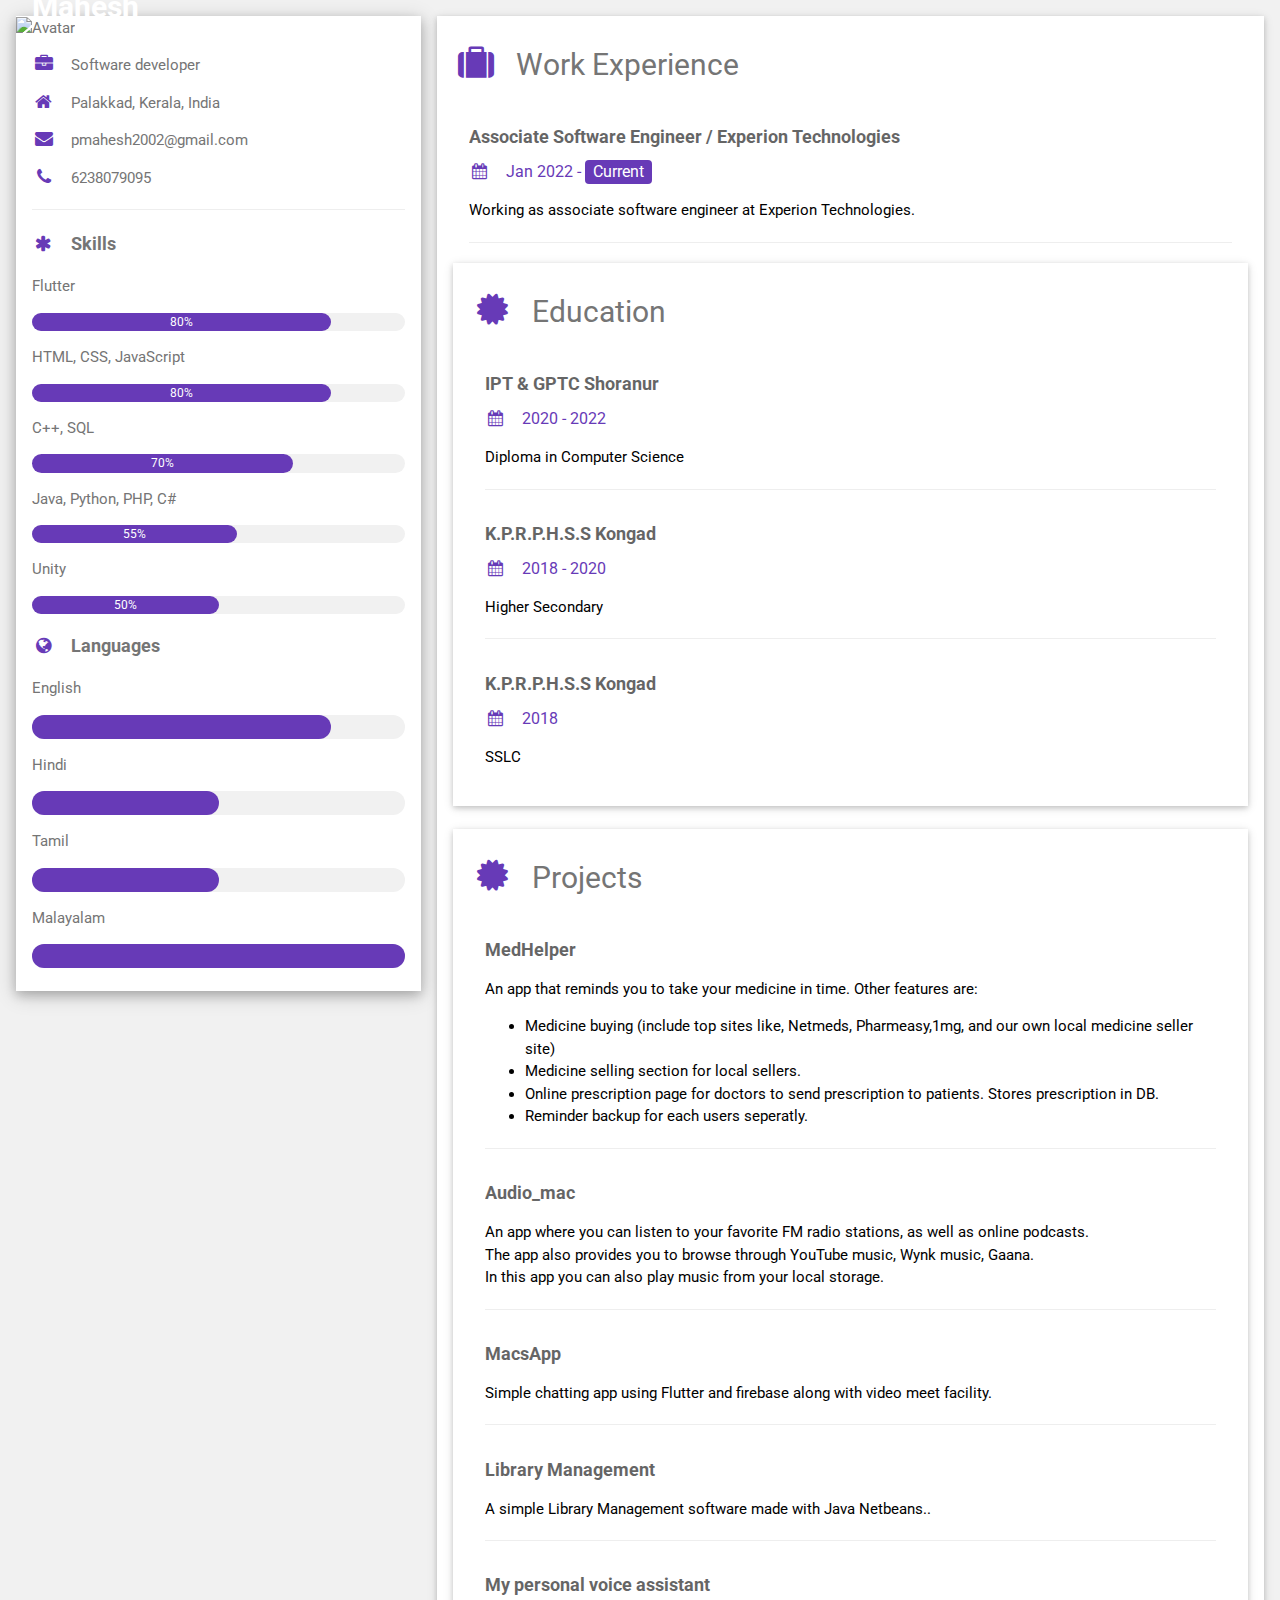
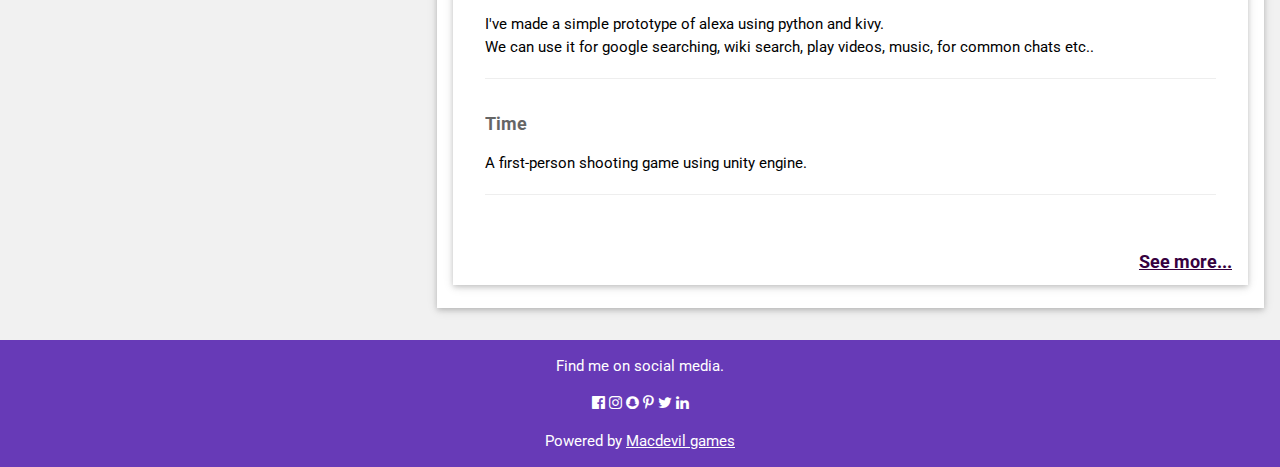
==== resume.html @ 7c970311 "new resume" ====
<!DOCTYPE html>
<html>
<title>Mahesh_resume</title>
<meta charset="UTF-8">
<meta name="viewport" content="width=device-width, initial-scale=1">
<link rel="stylesheet" href="https://www.w3schools.com/w3css/4/w3.css">
<link rel='stylesheet' href='https://fonts.googleapis.com/css?family=Roboto'>
<link rel="stylesheet" href="https://cdnjs.cloudflare.com/ajax/libs/font-awesome/4.7.0/css/font-awesome.min.css">
<style>
html,body,h1,h2,h3,h4,h5,h6 {font-family: "Roboto", sans-serif}
</style>
<body class="w3-light-grey">

<!-- Page Container -->
<div class="w3-content w3-margin-top" style="max-width:1400px;">

  <!-- The Grid -->
  <div class="w3-row-padding">
  
    <!-- Left Column -->
    <div class="w3-third">
    
      <div class="w3-white w3-text-grey w3-card-4">
        <div class="w3-display-container">
          <img src="E:\maheshp2002.github.io\assets\img\mac4.jpg" style="width:100%" alt="Avatar">
          <div class="w3-display-bottomleft w3-container w3-text-black">
            <h2 style="color:White;"><b>Mahesh</b></h2>
          </div>
        </div>
        <div class="w3-container">
          <p><i class="fa fa-briefcase fa-fw w3-margin-right w3-large w3-text-deep-purple"></i>Software developer</p>
          <p><i class="fa fa-home fa-fw w3-margin-right w3-large w3-text-deep-purple"></i>Palakkad, Kerala, India</p>
          <p><i class="fa fa-envelope fa-fw w3-margin-right w3-large w3-text-deep-purple"></i>pmahesh2002@gmail.com</p>
          <p><i class="fa fa-phone fa-fw w3-margin-right w3-large w3-text-deep-purple"></i>6238079095</p>
          <hr>

          <p class="w3-large"><b><i class="fa fa-asterisk fa-fw w3-margin-right w3-text-deep-purple"></i>Skills</b></p>
          <p>Flutter</p>
          <div class="w3-light-grey w3-round-xlarge w3-small">
            <div class="w3-container w3-center w3-round-xlarge w3-deep-purple" style="width:80%">80%</div>
          </div>
          <p>HTML, CSS, JavaScript</p>
          <div class="w3-light-grey w3-round-xlarge w3-small">
            <div class="w3-container w3-center w3-round-xlarge w3-deep-purple" style="width:80%">
              <div class="w3-center w3-text-white">80%</div>
            </div>
          </div>
          <p>C++, SQL</p>
          <div class="w3-light-grey w3-round-xlarge w3-small">
            <div class="w3-container w3-center w3-round-xlarge w3-deep-purple" style="width:70%">70%</div>
          </div>
          <p>Java, Python, PHP, C#</p>
          <div class="w3-light-grey w3-round-xlarge w3-small">
            <div class="w3-container w3-center w3-round-xlarge w3-deep-purple" style="width:55%">55%</div>
          </div>
          <p>Unity</p>
          <div class="w3-light-grey w3-round-xlarge w3-small">
            <div class="w3-container w3-center w3-round-xlarge w3-deep-purple" style="width:50%">50%</div>
          </div>

          <p class="w3-large w3-text-theme"><b><i class="fa fa-globe fa-fw w3-margin-right w3-text-deep-purple"></i>Languages</b></p>
          <p>English</p>
          <div class="w3-light-grey w3-round-xlarge">
            <div class="w3-round-xlarge w3-deep-purple" style="height:24px;width:80%"></div>
          </div>
          <p>Hindi</p>
          <div class="w3-light-grey w3-round-xlarge">
            <div class="w3-round-xlarge w3-deep-purple" style="height:24px;width:50%"></div>
          </div>
          <p>Tamil</p>
          <div class="w3-light-grey w3-round-xlarge">
            <div class="w3-round-xlarge w3-deep-purple" style="height:24px;width:50%"></div>
          </div>
          <p>Malayalam</p>
          <div class="w3-light-grey w3-round-xlarge">
            <div class="w3-round-xlarge w3-deep-purple" style="height:24px;width:100%"></div>
          </div>
          <br>
        </div>
      </div><br>

    <!-- End Left Column -->
    </div>

    <!-- Right Column -->
    <div class="w3-twothird">
    
      <div class="w3-container w3-card w3-white w3-margin-bottom">
        <h2 class="w3-text-grey w3-padding-16"><i class="fa fa-suitcase fa-fw w3-margin-right w3-xxlarge w3-text-deep-purple"></i>Work Experience</h2>
        <div class="w3-container">
          <h5 class="w3-opacity"><b>Associate Software Engineer / Experion Technologies</b></h5>
          <h6 class="w3-text-deep-purple"><i class="fa fa-calendar fa-fw w3-margin-right"></i>Jan 2022 - <span class="w3-tag w3-deep-purple w3-round">Current</span></h6>
          <p>Working as associate software engineer at Experion Technologies.</p>
          <hr>
        </div>
        <!-- <div class="w3-container">
          <h5 class="w3-opacity"><b>Web Developer / something.com</b></h5>
          <h6 class="w3-text-deep-purple"><i class="fa fa-calendar fa-fw w3-margin-right"></i>Mar 2012 - Dec 2014</h6>
          <p>Consectetur adipisicing elit. Praesentium magnam consectetur vel in deserunt aspernatur est reprehenderit sunt hic. Nulla tempora soluta ea et odio, unde doloremque repellendus iure, iste.</p>
          <hr>
        </div>
        <div class="w3-container">
          <h5 class="w3-opacity"><b>Graphic Designer / designsomething.com</b></h5>
          <h6 class="w3-text-deep-purple"><i class="fa fa-calendar fa-fw w3-margin-right"></i>Jun 2010 - Mar 2012</h6>
          <p>Lorem ipsum dolor sit amet, consectetur adipisicing elit. </p><br>
        </div>
      </div> -->

      <div class="w3-container w3-card w3-white">
        <h2 class="w3-text-grey w3-padding-16"><i class="fa fa-certificate fa-fw w3-margin-right w3-xxlarge w3-text-deep-purple"></i>Education</h2>
        <div class="w3-container">
          <h5 class="w3-opacity"><b>IPT & GPTC Shoranur</b></h5>
          <h6 class="w3-text-deep-purple"><i class="fa fa-calendar fa-fw w3-margin-right"></i>2020 - 2022</h6>
          <p>Diploma in Computer Science</p>
          <hr>
        </div>
        <div class="w3-container">
          <h5 class="w3-opacity"><b>K.P.R.P.H.S.S Kongad</b></h5>
          <h6 class="w3-text-deep-purple"><i class="fa fa-calendar fa-fw w3-margin-right"></i>2018 - 2020</h6>
          <p>Higher Secondary</p>
          <hr>
        </div>
        <div class="w3-container">
          <h5 class="w3-opacity"><b>K.P.R.P.H.S.S Kongad</b></h5>
          <h6 class="w3-text-deep-purple"><i class="fa fa-calendar fa-fw w3-margin-right"></i>2018</h6>
          <p>SSLC</p><br>
        </div>
      </div>

      <br>

      <div class="w3-container w3-card w3-white">
        <h2 class="w3-text-grey w3-padding-16"><i class="fa fa-certificate fa-fw w3-margin-right w3-xxlarge w3-text-deep-purple"></i>Projects</h2>
        <div class="w3-container">
          <h5 class="w3-opacity"><b>MedHelper</b></h5>
          <p>An app that reminds you to take your medicine in time. Other features are:
            <ul>
              <li> Medicine buying (include top sites like, Netmeds, Pharmeasy,1mg, and our own local medicine seller site) </li>
              
              <li> Medicine selling section for local sellers. </li>
            
              <li> Online prescription page for doctors to send prescription to patients. Stores prescription in DB. </li>
            
              <li> Reminder backup for each users seperatly.</li>
          </ul></p>
          <hr>
        </div>

        <div class="w3-container">
          <h5 class="w3-opacity"><b>Audio_mac</b></h5>
          <p>An app where you can listen to your favorite FM radio stations, as well as online podcasts.<br>
             The app also provides you to browse through YouTube music, Wynk music, Gaana.<br>
             In this app you can also play music from your local storage.</p>
          <hr>
        </div>

        
        <div class="w3-container">
          <h5 class="w3-opacity"><b>MacsApp</b></h5>
          <p>Simple chatting app using Flutter and firebase along with video meet facility.</p>
          <hr>
        </div>
 
        <div class="w3-container">
          <h5 class="w3-opacity"><b>Library Management</b></h5>
          <p>A simple Library Management software made with Java Netbeans..</p>
          <hr>
        </div>

        <div class="w3-container">
          <h5 class="w3-opacity"><b>My personal voice assistant</b></h5>
          <p>I've made a simple prototype of  alexa using python and kivy.<br>
             We can use it for google searching, wiki search, play videos, music, for common chats etc..</p>
          <hr>
        </div>

        <div class="w3-container">
          <h5 class="w3-opacity"><b>Time</b></h5>
          <p>A first-person shooting game using unity engine.</p>
          <hr>
        </div>

        <br>
        <a href="https://maheshp7304.wixsite.com/maheshp/projects"><h5 style="text-align: right; color: #36013F;"><b><u>See more...   </b></u></h5></a>
      </div>

      <br>



    <!-- End Right Column -->
    </div>
    
  <!-- End Grid -->
  </div>
  
  <!-- End Page Container -->
</div>

<footer class="w3-container w3-deep-purple w3-center w3-margin-top">
  <p>Find me on social media.</p>
  <a href="https://www.facebook.com/people/Mahesh-P/100055104504133/"><i class="fa fa-facebook-official w3-hover-opacity"></a></i>
  <a href="https://www.instagram.com/m_a_c_dev_il/"><i class="fa fa-instagram w3-hover-opacity"></a></i>
  <a href="https://www.snapchat.com/add/macusubhi?share_id=vSRhJszXxvM&locale=en-US"><i class="fa fa-snapchat w3-hover-opacity"></a></i>
  <a href="https://in.pinterest.com/macusubhi/"><i class="fa fa-pinterest-p w3-hover-opacity"></a></i>
  <a href="https://twitter.com/Mahesh____P"><i class="fa fa-twitter w3-hover-opacity"></a></i>
  <a href="https://www.linkedin.com/in/mahesh-p-593570228"><i class="fa fa-linkedin w3-hover-opacity"></a></i>
  <p>Powered by <a href="https://macdevilgames.wixsite.com/macdevilgames" target="_blank">Macdevil games</a></p>
</footer>

</body>
</html>


<!-- teal code: #009789 -->
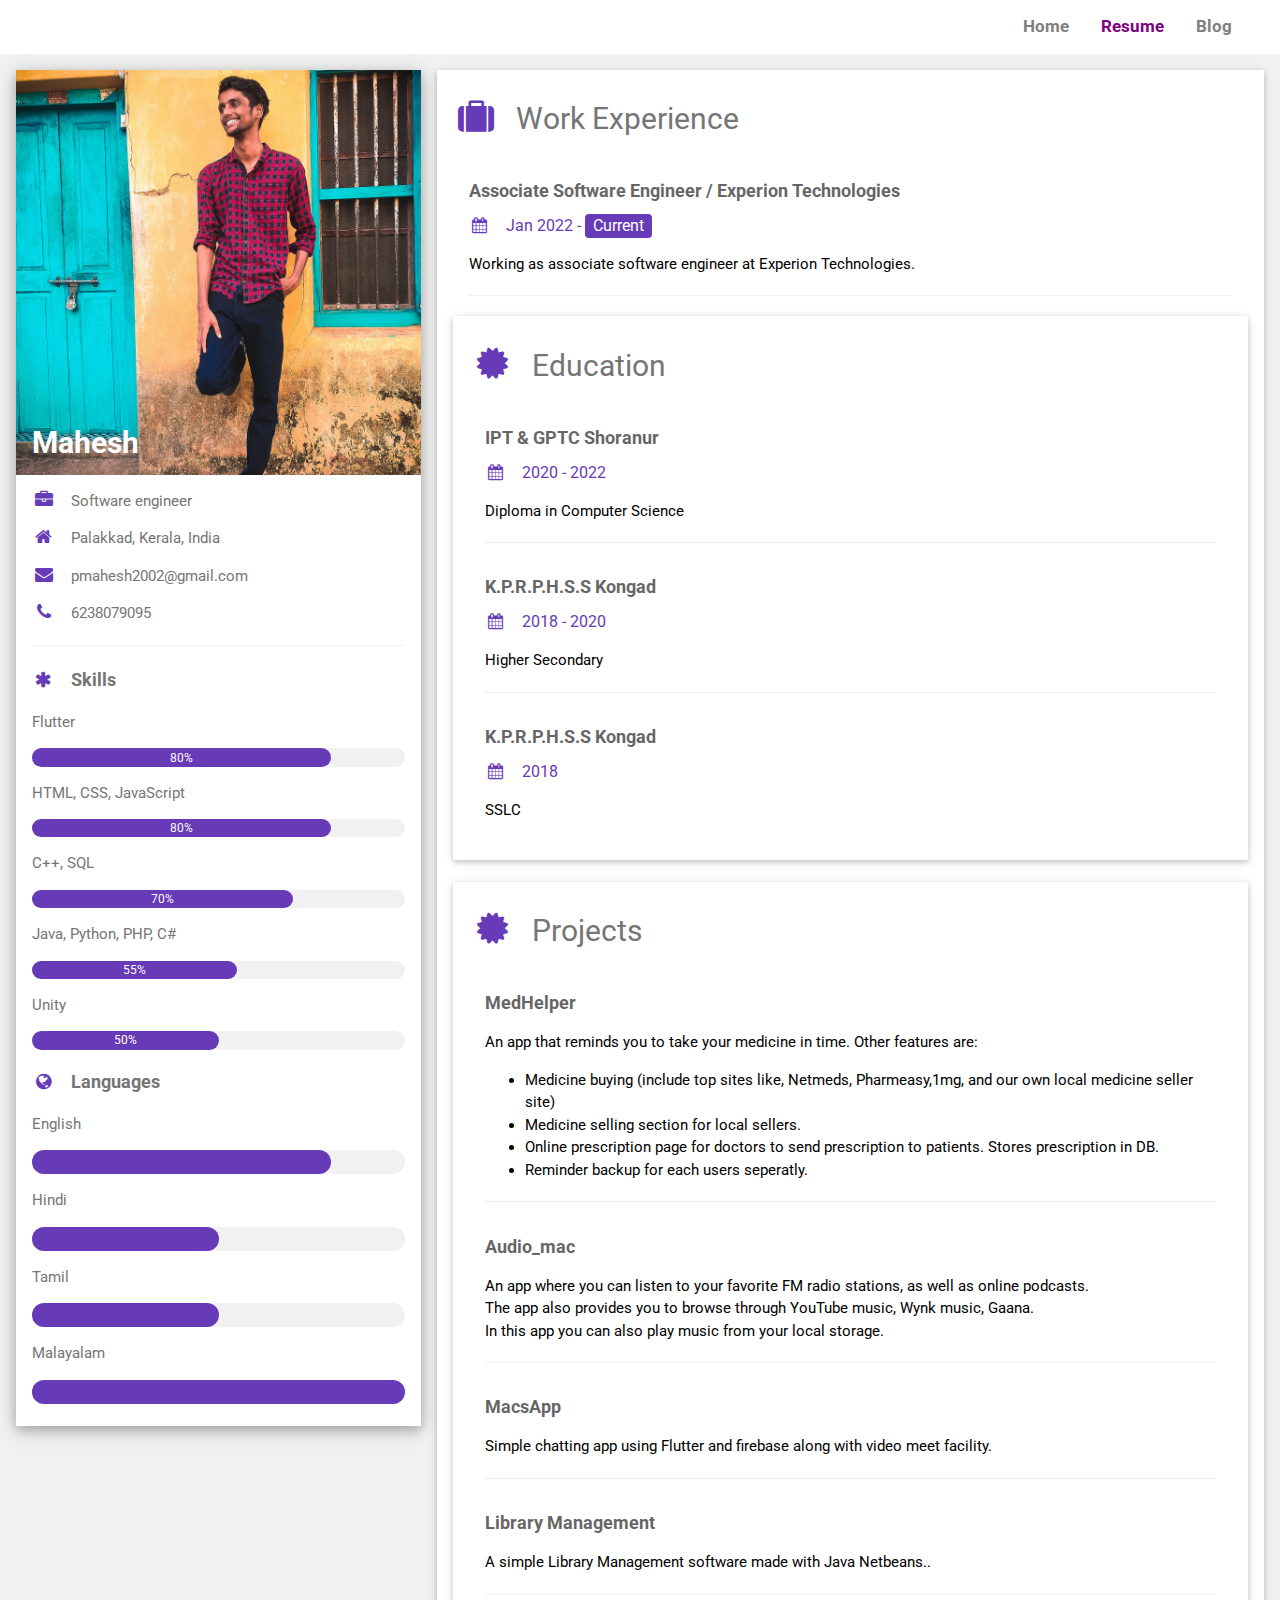
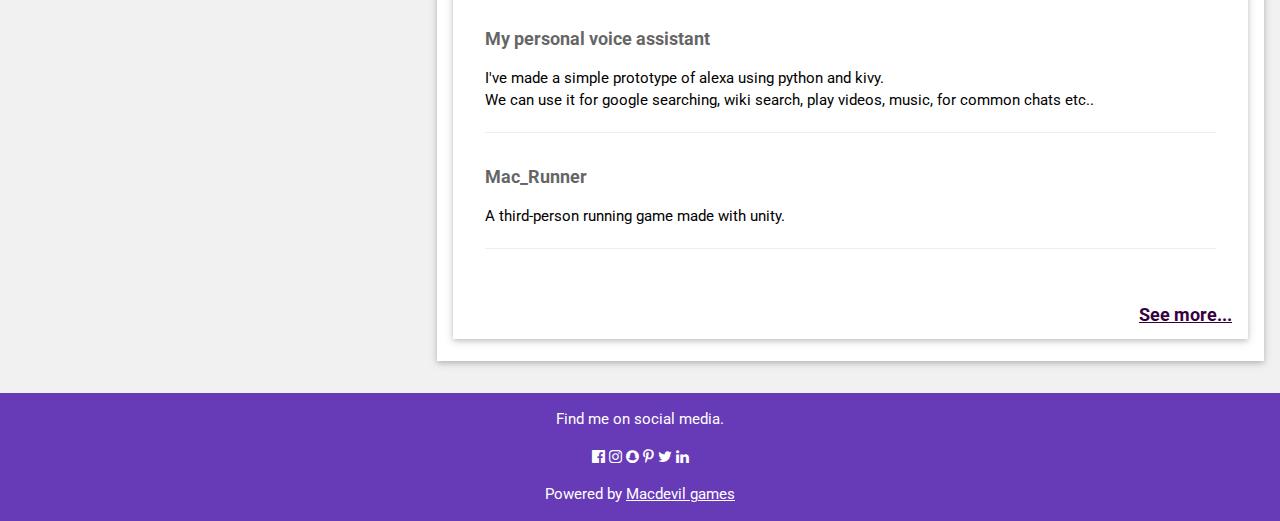
==== commit 526bbe19: "Update resume.html" ====
--- a/resume.html
+++ b/resume.html
@@ -8,8 +8,46 @@
 <link rel="stylesheet" href="https://cdnjs.cloudflare.com/ajax/libs/font-awesome/4.7.0/css/font-awesome.min.css">
 <style>
 html,body,h1,h2,h3,h4,h5,h6 {font-family: "Roboto", sans-serif}
+
+.topnav {
+  overflow: hidden;
+  background-color: white;
+}
+
+
+.topnav a {
+  float: right;
+  color: grey;
+  text-align: center;
+  padding: 14px 16px;
+  text-decoration: none;
+  font-size: 17px;
+  font-weight: bold;
+}
+
+.topnav a:hover {
+  color: violet;
+  /* background-color: #ddd;
+  color: black; */
+}
+
+.topnav a.active {
+  color: purple;
+}
+
 </style>
 <body class="w3-light-grey">
+
+<!-- <div class="w3-container">
+<p style="color: grey;"><a href="https://maheshp2002.github.io/" style="text-decoration:none;"><i class="fa fa-home fa-fw w3-xlarge w3-text-grey"></i> Home</a></p>
+</div> -->
+
+<div class="topnav">
+  <a>      </a>
+  <a href="https://macdevilgames.wixsite.com/macdevilgames">Blog</a>
+  <a class="active" href="resume.html">Resume</a>
+  <a href="index.html">Home</a>
+</div>
 
 <!-- Page Container -->
 <div class="w3-content w3-margin-top" style="max-width:1400px;">
@@ -22,13 +60,13 @@
     
       <div class="w3-white w3-text-grey w3-card-4">
         <div class="w3-display-container">
-          <img src="E:\maheshp2002.github.io\assets\img\mac4.jpg" style="width:100%" alt="Avatar">
+          <img src="assets\img\mac4.jpg" style="width:100%" alt="Avatar">
           <div class="w3-display-bottomleft w3-container w3-text-black">
             <h2 style="color:White;"><b>Mahesh</b></h2>
           </div>
         </div>
         <div class="w3-container">
-          <p><i class="fa fa-briefcase fa-fw w3-margin-right w3-large w3-text-deep-purple"></i>Software developer</p>
+          <p><i class="fa fa-briefcase fa-fw w3-margin-right w3-large w3-text-deep-purple"></i>Software engineer</p>
           <p><i class="fa fa-home fa-fw w3-margin-right w3-large w3-text-deep-purple"></i>Palakkad, Kerala, India</p>
           <p><i class="fa fa-envelope fa-fw w3-margin-right w3-large w3-text-deep-purple"></i>pmahesh2002@gmail.com</p>
           <p><i class="fa fa-phone fa-fw w3-margin-right w3-large w3-text-deep-purple"></i>6238079095</p>
@@ -88,7 +126,7 @@
       <div class="w3-container w3-card w3-white w3-margin-bottom">
         <h2 class="w3-text-grey w3-padding-16"><i class="fa fa-suitcase fa-fw w3-margin-right w3-xxlarge w3-text-deep-purple"></i>Work Experience</h2>
         <div class="w3-container">
-          <h5 class="w3-opacity"><b>Associate Software Engineer / Experion Technologies</b></h5>
+          <h5 class="w3-opacity"><b>Associate Software Engineer / <a href="https://www.experionglobal.com/" style="text-decoration:none;">Experion Technologies</a></b></h5>
           <h6 class="w3-text-deep-purple"><i class="fa fa-calendar fa-fw w3-margin-right"></i>Jan 2022 - <span class="w3-tag w3-deep-purple w3-round">Current</span></h6>
           <p>Working as associate software engineer at Experion Technologies.</p>
           <hr>
@@ -109,19 +147,19 @@
       <div class="w3-container w3-card w3-white">
         <h2 class="w3-text-grey w3-padding-16"><i class="fa fa-certificate fa-fw w3-margin-right w3-xxlarge w3-text-deep-purple"></i>Education</h2>
         <div class="w3-container">
-          <h5 class="w3-opacity"><b>IPT & GPTC Shoranur</b></h5>
+          <h5 class="w3-opacity"><b><a href="https://iptgptc.ac.in/" style="text-decoration:none;">IPT & GPTC Shoranur</a></b></h5>
           <h6 class="w3-text-deep-purple"><i class="fa fa-calendar fa-fw w3-margin-right"></i>2020 - 2022</h6>
           <p>Diploma in Computer Science</p>
           <hr>
         </div>
         <div class="w3-container">
-          <h5 class="w3-opacity"><b>K.P.R.P.H.S.S Kongad</b></h5>
+          <h5 class="w3-opacity"><b><a href="https://www.facebook.com/Kprphss/" style="text-decoration:none;">K.P.R.P.H.S.S Kongad</a></b></h5>
           <h6 class="w3-text-deep-purple"><i class="fa fa-calendar fa-fw w3-margin-right"></i>2018 - 2020</h6>
           <p>Higher Secondary</p>
           <hr>
         </div>
         <div class="w3-container">
-          <h5 class="w3-opacity"><b>K.P.R.P.H.S.S Kongad</b></h5>
+          <h5 class="w3-opacity"><b><a href="https://www.facebook.com/Kprphss/" style="text-decoration:none;">K.P.R.P.H.S.S Kongad</a></b></h5>
           <h6 class="w3-text-deep-purple"><i class="fa fa-calendar fa-fw w3-margin-right"></i>2018</h6>
           <p>SSLC</p><br>
         </div>
@@ -132,7 +170,8 @@
       <div class="w3-container w3-card w3-white">
         <h2 class="w3-text-grey w3-padding-16"><i class="fa fa-certificate fa-fw w3-margin-right w3-xxlarge w3-text-deep-purple"></i>Projects</h2>
         <div class="w3-container">
-          <h5 class="w3-opacity"><b>MedHelper</b></h5>
+          <h5 class="w3-opacity"><b><a href="https://drive.google.com/drive/u/1/folders/1WCuITbDcktxxN9mIh9VQoG4Z8aK2Ta41"
+             style="text-decoration:none;">MedHelper</a></b></h5>
           <p>An app that reminds you to take your medicine in time. Other features are:
             <ul>
               <li> Medicine buying (include top sites like, Netmeds, Pharmeasy,1mg, and our own local medicine seller site) </li>
@@ -147,7 +186,8 @@
         </div>
 
         <div class="w3-container">
-          <h5 class="w3-opacity"><b>Audio_mac</b></h5>
+          <h5 class="w3-opacity"><b><a href="https://drive.google.com/drive/u/1/folders/1LwcOp_hycB-wyJXmi2qt2CDNRX94Ri4I"
+             style="text-decoration:none;">Audio_mac</a></b></h5>
           <p>An app where you can listen to your favorite FM radio stations, as well as online podcasts.<br>
              The app also provides you to browse through YouTube music, Wynk music, Gaana.<br>
              In this app you can also play music from your local storage.</p>
@@ -156,27 +196,31 @@
 
         
         <div class="w3-container">
-          <h5 class="w3-opacity"><b>MacsApp</b></h5>
+          <h5 class="w3-opacity"><b><a href="https://drive.google.com/drive/u/1/folders/1V1UhZladmokEMzbgb6Uic99Q0Nl5Z8ci"
+             style="text-decoration:none;">MacsApp</a></b></h5>
           <p>Simple chatting app using Flutter and firebase along with video meet facility.</p>
           <hr>
         </div>
  
         <div class="w3-container">
-          <h5 class="w3-opacity"><b>Library Management</b></h5>
+          <h5 class="w3-opacity"><b><a href="https://github.com/maheshp2002/Library-management"
+             style="text-decoration:none;">Library Management</a></b></h5>
           <p>A simple Library Management software made with Java Netbeans..</p>
           <hr>
         </div>
 
         <div class="w3-container">
-          <h5 class="w3-opacity"><b>My personal voice assistant</b></h5>
+          <h5 class="w3-opacity"><b><a href="https://github.com/maheshp2002/my-assistant"
+             style="text-decoration:none;">My personal voice assistant</a></b></h5>
           <p>I've made a simple prototype of  alexa using python and kivy.<br>
              We can use it for google searching, wiki search, play videos, music, for common chats etc..</p>
           <hr>
         </div>
 
         <div class="w3-container">
-          <h5 class="w3-opacity"><b>Time</b></h5>
-          <p>A first-person shooting game using unity engine.</p>
+          <h5 class="w3-opacity"><b><a href="https://github.com/maheshp2002/Mac-Runner"
+             style="text-decoration:none;">Mac_Runner</a></b></h5>
+          <p>A third-person running game made with unity.</p>
           <hr>
         </div>
 
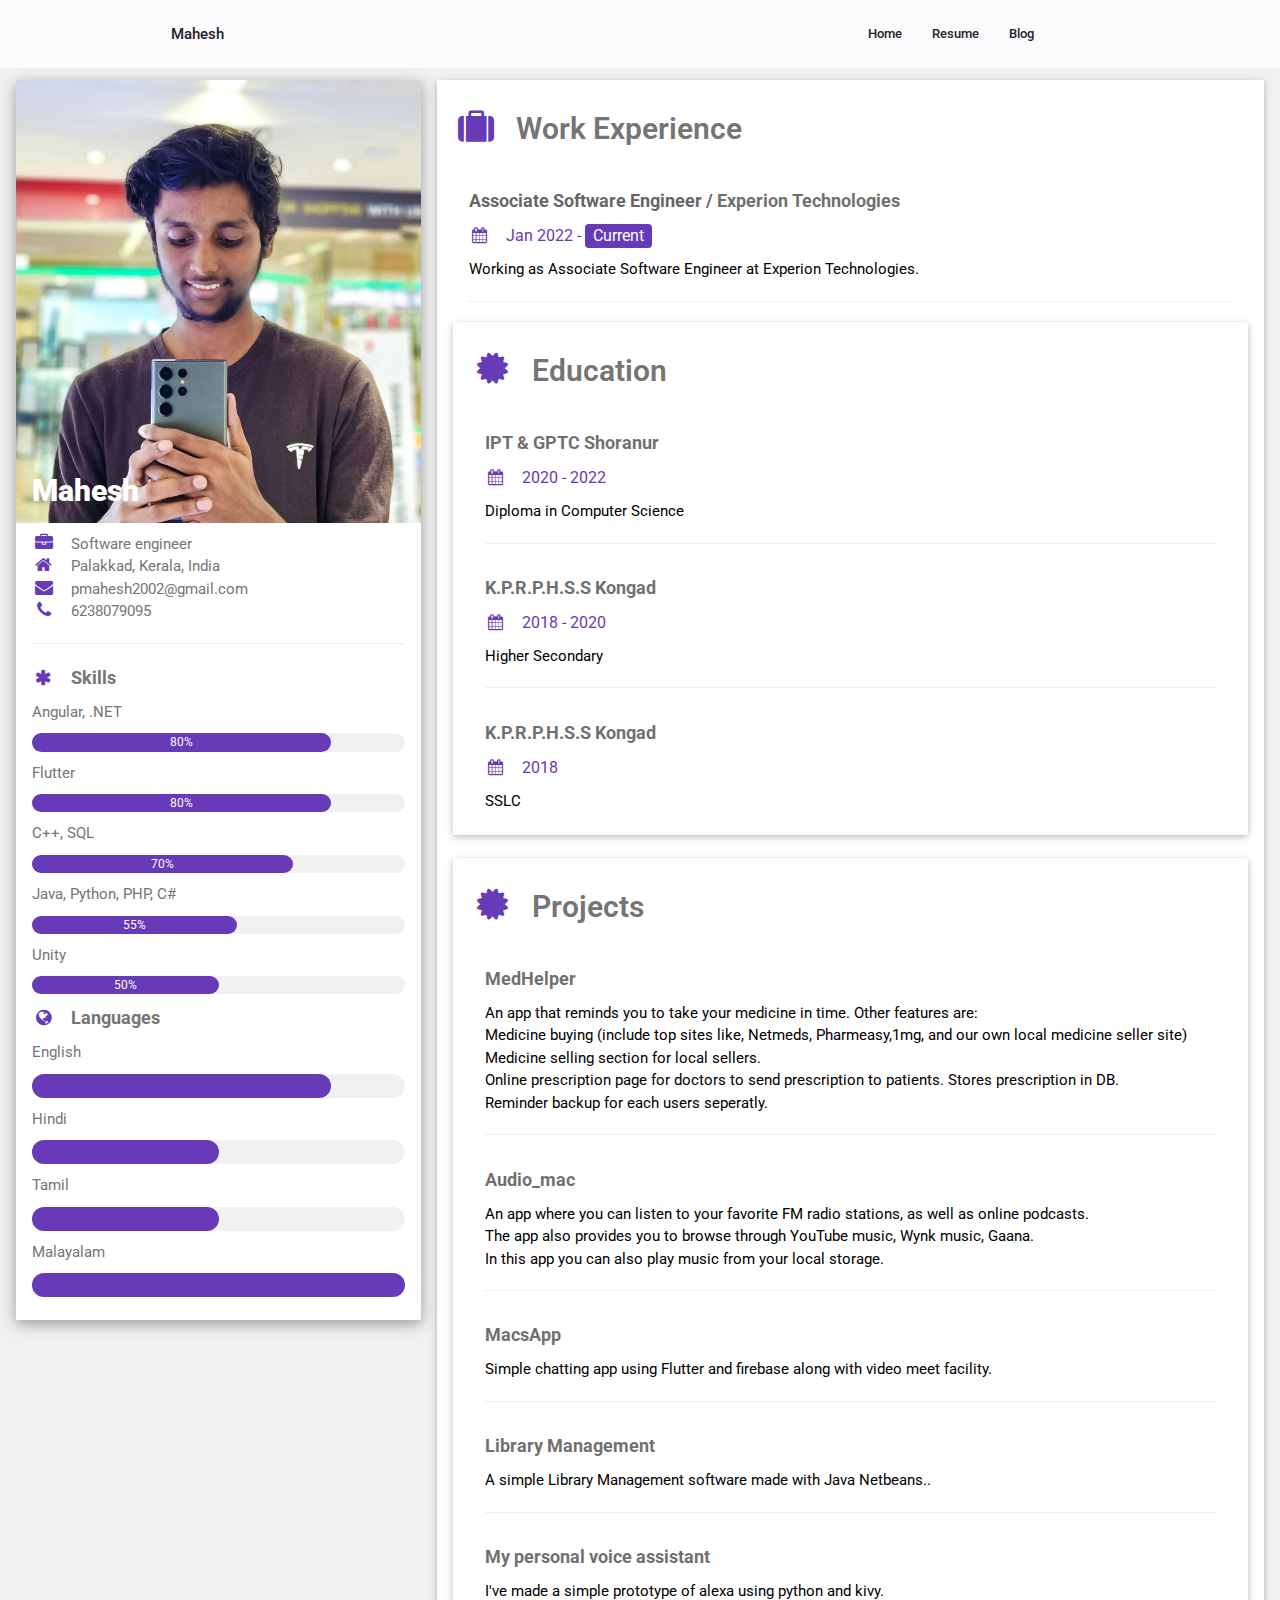
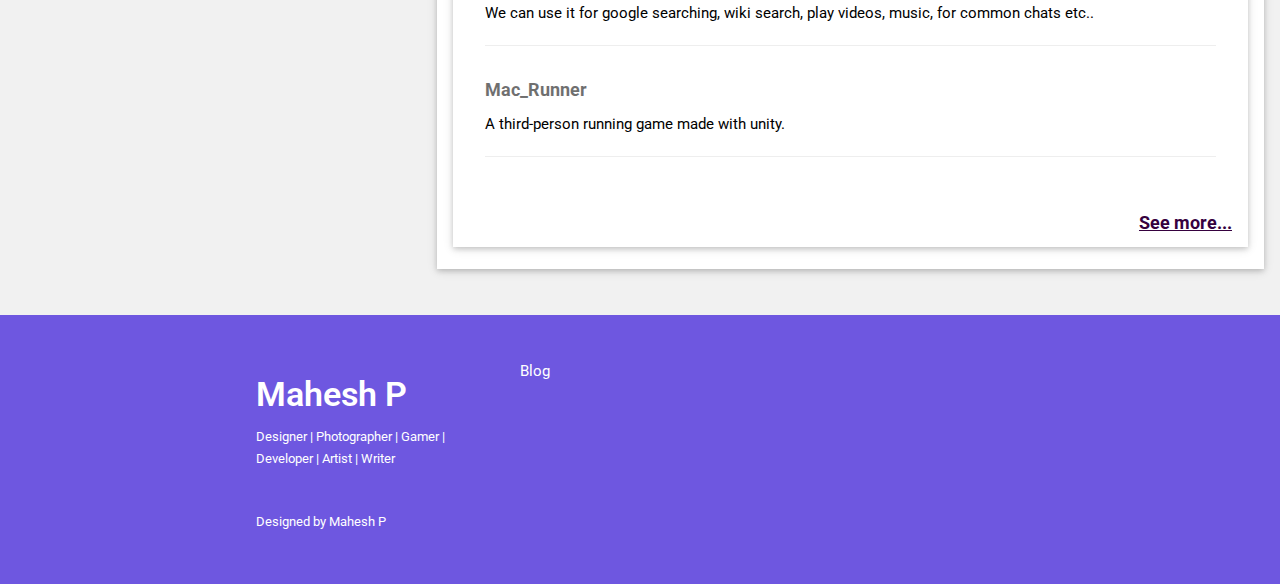
==== commit 0819341e: "new changes in resume and image" ====
--- a/resume.html
+++ b/resume.html
@@ -6,6 +6,19 @@
 <link rel="stylesheet" href="https://www.w3schools.com/w3css/4/w3.css">
 <link rel='stylesheet' href='https://fonts.googleapis.com/css?family=Roboto'>
 <link rel="stylesheet" href="https://cdnjs.cloudflare.com/ajax/libs/font-awesome/4.7.0/css/font-awesome.min.css">
+        <!--==================== UNICONS ====================-->
+        <link rel="stylesheet" href="https://unicons.iconscout.com/release/v4.0.0/css/line.css">
+        <link rel="stylesheet" href="https://cdnjs.cloudflare.com/ajax/libs/font-awesome/4.7.0/css/font-awesome.min.css">
+        
+        <!--==================== SWIPER CSS ====================-->
+        <link rel="stylesheet" href="assets/css/swiper-bundle.min.css">
+        
+        <!--==================== CSS ====================-->
+        <link rel="stylesheet" href="assets/css/styles.css">
+
+        <!--====================FAVICON=========================-->
+        <link rel="icon" type="image/x-icon" href="assets\img\favicon.ico">
+
 <style>
 html,body,h1,h2,h3,h4,h5,h6 {font-family: "Roboto", sans-serif}
 
@@ -41,16 +54,63 @@
 <!-- <div class="w3-container">
 <p style="color: grey;"><a href="https://maheshp2002.github.io/" style="text-decoration:none;"><i class="fa fa-home fa-fw w3-xlarge w3-text-grey"></i> Home</a></p>
 </div> -->
-
-<div class="topnav">
+        <!--==================== HEADER ====================-->
+        <header class="header" id="header">
+            <nav class="nav container">
+                <a href="https://maheshp7304.wixsite.com/maheshp" class="nav__logo">Mahesh</a>
+
+                <div class="nav__menu" id="nav-menu">
+                    <ul class="nav__list" grid>
+                        <li class="nav__item">
+                            <a href="index.html" class="nav__link">
+                                <i class="uil uil-file-alt nav__icon"></i>Home
+                            </a>
+                        </li>
+                        <li class="nav__item">
+                            <a href="resume.html" class="nav__link">
+                                <i class="uil uil-user nav__icon"></i>Resume
+                            </a>
+                        <li class="nav__item">
+                            <a href="https://macdevilgames.wixsite.com/macdevilgames" class="nav__link">
+                                <i class="uil uil-file-alt nav__icon"></i>Blog
+                            </a>
+                        </li>
+                        
+                        <li class="nav__item">
+                            <a href="https://twitter.com/Mahesh____P" class="home__social-icon1">
+                                <i class="uil uil-twitter"></i>
+                            </a>
+                        </li>
+
+                        <li class="nav__item">
+                            <a href="https://github.com/maheshp2002" class="home__social-icon1">
+                                <i class="uil uil-github"></i>
+                            </a>
+                        </li>
+
+                            </a>
+                        </li>
+                    </ul>
+                    <i class="uil uil-times nav__close" id="nav-close"></i>
+                </div>
+
+                <div class="nav__btns">
+    
+                    <a href="#footer" class="nav__toggle" id="nav-toggle">
+                        <i class="uil uil-apps"></i>
+                    </a>
+                </div>
+            </nav>
+        </header>
+<!-- <div class="topnav">
   <a>      </a>
   <a href="https://macdevilgames.wixsite.com/macdevilgames">Blog</a>
   <a class="active" href="resume.html">Resume</a>
   <a href="index.html">Home</a>
-</div>
+</div> -->
 
 <!-- Page Container -->
-<div class="w3-content w3-margin-top" style="max-width:1400px;">
+<div class="w3-content resume-body" style="max-width:1400px;">
 
   <!-- The Grid -->
   <div class="w3-row-padding">
@@ -60,56 +120,56 @@
     
       <div class="w3-white w3-text-grey w3-card-4">
         <div class="w3-display-container">
-          <img src="assets\img\mac4.jpg" style="width:100%" alt="Avatar">
+          <img src="assets/img/maheshArt/mahesh.jpeg" style="width:100%" alt="Avatar">
           <div class="w3-display-bottomleft w3-container w3-text-black">
             <h2 style="color:White;"><b>Mahesh</b></h2>
           </div>
         </div>
-        <div class="w3-container">
+        <div class="w3-container margin-top">
           <p><i class="fa fa-briefcase fa-fw w3-margin-right w3-large w3-text-deep-purple"></i>Software engineer</p>
           <p><i class="fa fa-home fa-fw w3-margin-right w3-large w3-text-deep-purple"></i>Palakkad, Kerala, India</p>
           <p><i class="fa fa-envelope fa-fw w3-margin-right w3-large w3-text-deep-purple"></i>pmahesh2002@gmail.com</p>
           <p><i class="fa fa-phone fa-fw w3-margin-right w3-large w3-text-deep-purple"></i>6238079095</p>
           <hr>
 
-          <p class="w3-large"><b><i class="fa fa-asterisk fa-fw w3-margin-right w3-text-deep-purple"></i>Skills</b></p>
-          <p>Flutter</p>
+          <p class="w3-large margin-top-bottom"><b><i class="fa fa-asterisk fa-fw w3-margin-right w3-text-deep-purple"></i>Skills</b></p>
+          <p class="margin-top-bottom">Angular, .NET</p>
           <div class="w3-light-grey w3-round-xlarge w3-small">
             <div class="w3-container w3-center w3-round-xlarge w3-deep-purple" style="width:80%">80%</div>
           </div>
-          <p>HTML, CSS, JavaScript</p>
+          <p class="margin-top-bottom">Flutter</p>
           <div class="w3-light-grey w3-round-xlarge w3-small">
             <div class="w3-container w3-center w3-round-xlarge w3-deep-purple" style="width:80%">
               <div class="w3-center w3-text-white">80%</div>
             </div>
           </div>
-          <p>C++, SQL</p>
+          <p class="margin-top-bottom">C++, SQL</p>
           <div class="w3-light-grey w3-round-xlarge w3-small">
             <div class="w3-container w3-center w3-round-xlarge w3-deep-purple" style="width:70%">70%</div>
           </div>
-          <p>Java, Python, PHP, C#</p>
+          <p class="margin-top-bottom">Java, Python, PHP, C#</p>
           <div class="w3-light-grey w3-round-xlarge w3-small">
             <div class="w3-container w3-center w3-round-xlarge w3-deep-purple" style="width:55%">55%</div>
           </div>
-          <p>Unity</p>
+          <p class="margin-top-bottom">Unity</p>
           <div class="w3-light-grey w3-round-xlarge w3-small">
             <div class="w3-container w3-center w3-round-xlarge w3-deep-purple" style="width:50%">50%</div>
           </div>
 
-          <p class="w3-large w3-text-theme"><b><i class="fa fa-globe fa-fw w3-margin-right w3-text-deep-purple"></i>Languages</b></p>
-          <p>English</p>
+          <p class="w3-large w3-text-theme margin-top-bottom"><b><i class="fa fa-globe fa-fw w3-margin-right w3-text-deep-purple"></i>Languages</b></p>
+          <p class="margin-top-bottom">English</p>
           <div class="w3-light-grey w3-round-xlarge">
             <div class="w3-round-xlarge w3-deep-purple" style="height:24px;width:80%"></div>
           </div>
-          <p>Hindi</p>
+          <p class="margin-top-bottom">Hindi</p>
           <div class="w3-light-grey w3-round-xlarge">
             <div class="w3-round-xlarge w3-deep-purple" style="height:24px;width:50%"></div>
           </div>
-          <p>Tamil</p>
+          <p class="margin-top-bottom">Tamil</p>
           <div class="w3-light-grey w3-round-xlarge">
             <div class="w3-round-xlarge w3-deep-purple" style="height:24px;width:50%"></div>
           </div>
-          <p>Malayalam</p>
+          <p class="margin-top-bottom">Malayalam</p>
           <div class="w3-light-grey w3-round-xlarge">
             <div class="w3-round-xlarge w3-deep-purple" style="height:24px;width:100%"></div>
           </div>
@@ -128,7 +188,7 @@
         <div class="w3-container">
           <h5 class="w3-opacity"><b>Associate Software Engineer / <a href="https://www.experionglobal.com/" style="text-decoration:none;">Experion Technologies</a></b></h5>
           <h6 class="w3-text-deep-purple"><i class="fa fa-calendar fa-fw w3-margin-right"></i>Jan 2022 - <span class="w3-tag w3-deep-purple w3-round">Current</span></h6>
-          <p>Working as associate software engineer at Experion Technologies.</p>
+          <p>Working as Associate Software Engineer at Experion Technologies.</p>
           <hr>
         </div>
         <!-- <div class="w3-container">
@@ -241,19 +301,58 @@
   <!-- End Page Container -->
 </div>
 
-<footer class="w3-container w3-deep-purple w3-center w3-margin-top">
-  <p>Find me on social media.</p>
-  <a href="https://www.facebook.com/people/Mahesh-P/100055104504133/"><i class="fa fa-facebook-official w3-hover-opacity"></a></i>
-  <a href="https://www.instagram.com/m_a_c_dev_il/"><i class="fa fa-instagram w3-hover-opacity"></a></i>
-  <a href="https://www.snapchat.com/add/macusubhi?share_id=vSRhJszXxvM&locale=en-US"><i class="fa fa-snapchat w3-hover-opacity"></a></i>
-  <a href="https://in.pinterest.com/macusubhi/"><i class="fa fa-pinterest-p w3-hover-opacity"></a></i>
-  <a href="https://twitter.com/Mahesh____P"><i class="fa fa-twitter w3-hover-opacity"></a></i>
-  <a href="https://www.linkedin.com/in/mahesh-p-593570228"><i class="fa fa-linkedin w3-hover-opacity"></a></i>
-  <p>Powered by <a href="https://macdevilgames.wixsite.com/macdevilgames" target="_blank">Macdevil games</a></p>
-</footer>
+        <!--==================== FOOTER ====================-->
+        <footer class="footer" id="footer">
+          <div class="footer__bg">
+              <div class="footer__container container grid">
+                  <div>
+                      <h1 class="footer__title">Mahesh P</h1>
+                      <span class="footer__subtitle">Designer | Photographer | Gamer | Developer | Artist | Writer</span>
+                  </div>
+              
+                  <ul class="footer__links">
+                      <!--<li>
+                          <a href="#about" class="footer__link">About</a>
+                      </li>-->
+                      <li>
+                          <a href="https://macdevilgames.wixsite.com/macdevilgames" class="footer__link">Blog</a>
+                          <a href="#" class="footer__link scroll_up">
+                              <i class="uil uil-arrow-circle-up scroll-up__icon"></i>
+                          </a>
+                      </li>
+                      <!--<li>
+                          <a href="#contact" class="footer__link">Contact</a>
+                      </li>-->
+                      <li>
+                      </li>
+                  </ul>
+
+                  <div class="footer__socials">
+                      <a href="https://www.instagram.com/m_a_c_dev_il" class="footer__social-icon">
+                          <i class="uil uil-instagram"></i>
+                      </a>
+                      <a href="https://www.facebook.com/profile.php?id=100055104504133" class="footer__social-icon">
+                          <i class="uil uil-facebook-f"></i>
+                      </a>
+                      <a href="https://twitter.com/Mahesh____P" class="footer__social-icon">
+                          <i class="uil uil-twitter"></i>
+                      </a>                        
+                      <a href="https://youtube.com/channel/UCtyZ14ZoPQ1JEHn5IPt52Ww" class="footer__social-icon">
+                          <i class="uil uil-youtube"></i>
+                      </a>
+                      <a href="https://www.linkedin.com/in/mahesh-p-593570228" class="footer__social-icon">
+                          <i class="uil uil-linkedin"></i>
+                      </a>
+                      <a href="https://www.github.com/maheshp2002" class="footer__social-icon">
+                          <i class="uil uil-github"></i>
+                      </a>
+                  </div>
+                  <p class="footer__subtitle design">Designed by <a href="#" class="copy__link">Mahesh P</a></p>
+              </div>
+      </footer>
 
 </body>
 </html>
 
 
-<!-- teal code: #009789 -->+<!-- teal code: #009789 -->
--- a/assets/css/styles.css
+++ b/assets/css/styles.css
@@ -0,0 +1,1587 @@
+/*==================== GOOGLE FONTS ====================*/
+@import url('https://fonts.googleapis.com/css2?family=Poppins:wght@400;500;600&display=swap');
+
+/*==================== VARIABLES CSS ====================*/
+:root {
+    --header-height: 3rem;
+
+    /*========== Colors ==========*/
+    /* Change favorite color */
+    --hue-color: 250;
+    /*Purple 250 - Green 142 - Blue 230 - Pink 340  https://www.w3schools.com/colors/colors_hsl.asp*/
+
+    /* HSL color mode */
+    --first-color: hsl(var(--hue-color), 69%, 61%);
+    --first-color-second: hsl(var(--hue-color), 69%, 61%);
+    --first-color-alt: hsl(var(--hue-color), 57%, 53%);
+    --first-colour-lighter: hsl(var(--hue-color), 92%, 85%);
+    --title-color: hsl(var(--hue-color), 8%, 15%);
+    --text-color: hsl(var(--hue-color), 8%, 15%);
+    --text-color-light: hsl(var(--hue-color), 8%, 45%);
+    --input-color: hsl(var(--hue-color), 70%, 96%);
+    --body-color: hsl(var(--hue-color), 60%, 99%);
+    --container-color: #FFF;
+
+    /*========== Font and typography ==========*/
+    --body-font: 'Poppins', sans-serif;
+    ;
+
+    /* .5rem = 8px, 1rem = 16px, 1.5rem = 24px ... */
+    --big-font-size: 2rem;
+    --h1-font-size: 1.5rem;
+    --h2-font-size: 1.25rem;
+    --h3-font-size: 1.125rem;
+    --normal-font-size: .938rem;
+    --small-font-size: .813rem;
+    --smaller-font-size: .75rem;
+
+    /*========== Font weight ==========*/
+    --font-medium: 500;
+    --font-semi-bold: 600;
+
+    /*========== Margenes Bottom ==========*/
+    /* .25rem = 4px, .5rem = 8px, .75rem = 12px ... */
+    --mb-0-25: .25rem;
+    --mb-0-5: .5rem;
+    --mb-0-75: .75rem;
+    --mb-1: 1rem;
+    --mb-1-5: 1.5rem;
+    --mb-2: 2rem;
+    --mb-2-5: 2.5rem;
+    --mb-3: 3rem;
+
+    /*========== z index ==========*/
+    --z-tooltip: 10;
+    --z-fixed: 100;
+    --z-modal: 1000;
+}
+
+/* Font size for large devices */
+@media screen and (min-width: 968px) {
+    :root {
+        --big-font-size: 3rem;
+        --h1-font-size: 2.25rem;
+        --h2-font-size: 1.5rem;
+        --h3-font-size: 1.25rem;
+        --normal-font-size: 1rem;
+        --small-font-size: .875rem;
+        --smaller-font-size: .813rem;
+    }
+}
+
+/*========== Variables Dark theme ==========*/
+
+body.dark-theme {
+    /* HSL color mode */
+    --first-color: hsl(var(--hue-color), 100%, 35%);
+    --first-color-second: hsl(var(--hue-color), 30%, 8%);
+    --title-color: hsl(var(--hue-color), 8%, 95%);
+    --text-color: hsl(var(--hue-color), 8%, 75%);
+    --input-color: hsl(var(--hue-color), 29%, 16%);
+    --body-color: hsl(var(--hue-color), 28%, 12%);
+    --container-color: hsl(var(--hue-color), 29%, 16%);
+    --scroll-bar-color: hsl(var(--hue-color), 12%, 48%);
+    --scroll-thumb-color: hsl(var(--hue-color), 60%, 36%);
+}
+
+/*========== Button Dark/Light ==========*/
+.nav_btns {
+    display: flex;
+    align-items: center;
+}
+
+.change-theme {
+    font-size: 1.25rem;
+    color: var(--title-color);
+    margin-right: var(--mb-1);
+    cursor: pointer;
+}
+
+.change-theme:hover {
+    color: var(--first-color);
+}
+
+/*==================== BASE ====================*/
+* {
+    box-sizing: border-box;
+    padding: 0;
+    margin: 0;
+}
+
+html {
+    scroll-behavior: smooth;
+}
+
+body {
+    margin: 0 0 var(--header-height) 0;
+    font-family: var(--body-font);
+    font-size: var(--normal-font-size);
+    background-color: var(--body-color);
+    color: var(--text-color);
+    /*padding-left: 5%;
+    padding-right: 5%; */
+}
+
+h1,
+h2,
+h3,
+h4 {
+    color: var(--title-color);
+    font-weight: var(--font-semi-bold);
+}
+
+ul {
+    list-style: none;
+}
+
+a {
+    text-decoration: none;
+}
+
+img {
+    max-width: 100%;
+    height: auto;
+}
+
+/*==================== REUSABLE CSS CLASSES ====================*/
+a {
+    color: black;
+}
+
+.section {
+    padding: 2rem 0 4rem;
+    margin-bottom: 1rem;
+}
+
+.section__title {
+    font-size: var(--h1-font-size);
+}
+
+.section__subtitle {
+    display: block;
+    font-size: var(--small-font-size);
+    margin-bottom: var(--mb-3);
+}
+
+.section__title,
+.section__subtitle {
+    text-align: center;
+}
+
+
+/*==================== LAYOUT ====================*/
+.container {
+    max-width: 768px;
+    margin-left: var(--mb-1-5);
+    margin-right: var(--mb-1-5);
+    padding-left: 1rem;
+    padding-right: 1rem;
+}
+
+.grid {
+    display: grid;
+    gap: 1.5rem;
+}
+
+.header {
+    width: 100%;
+    position: fixed;
+    bottom: 0;
+    left: 0;
+    z-index: var(--z-fixed);
+    background-color: var(--body-color);
+}
+
+/*==================== NAV ====================*/
+.nav {
+    max-width: 968px;
+    height: var(--header-height);
+    display: flex;
+    justify-content: space-between;
+    align-items: center;
+}
+
+#nav {
+    padding: 0;
+}
+
+.nav__togglefirst {
+    color: #000;
+}
+
+.nav__logo,
+.nav__toggle {
+    color: var(--title-color);
+    font-weight: var(--font-medium);
+}
+
+.nav__logo:hover {
+    color: var(--first-color);
+}
+
+.nav__toggle {
+    font-size: 1.1rem;
+    cursor: pointer;
+}
+
+.nav__toggle:hover {
+    color: var(--first-color);
+}
+
+@media screen and (max-width: 767px) {
+    .nav__menu {
+        position: fixed;
+        bottom: -100%;
+        left: 0;
+        width: 100%;
+        background-color: var(--body-color);
+        padding: 2rem 1.5rem 4rem;
+        box-shadow: 0 -1px 4px rgba(0, 0, 0, .15);
+        border-radius: 1.5rem 1.5rem 0 0;
+        transition: .3s;
+    }
+}
+
+.nav__list {
+    grid-template-columns: repeat(3, 1fr);
+    gap: 2rem;
+}
+
+.nav__link {
+    display: flex;
+    flex-direction: column;
+    align-items: center;
+    font-size: var(--small-font-size);
+    color: var(--title-color);
+    font-weight: var(--font-medium);
+}
+
+.nav__link:hover {
+    color: var(--first-color);
+}
+
+.nav__icon {
+    font-size: 1.2rem;
+}
+
+/* 22.08 */
+.nav__close {
+    position: absolute;
+    right: 1.3rem;
+    bottom: .5rem;
+    font-size: 1.5rem;
+    cursor: pointer;
+    color: var(--first-color);
+}
+
+.nav__close:hover {
+    color: var(--first-color-alt);
+}
+
+/* show menu */
+.show-menu {
+    bottom: 0;
+}
+
+
+/* Active link */
+
+.active-link {
+    color: var(--first-color);
+}
+
+/* Change background header */
+
+.scroll-header {
+    box-shadow: 0 -1px 4px rgba(0, 0, 0, .15);
+}
+
+/*==================== HOME ====================*/
+.home__container {
+    gap: 1rem;
+}
+
+.home__content {
+    grid-template-columns: .5fr 3fr;
+    padding-top: 3.5rem;
+    align-items: center;
+}
+
+.home__social {
+    display: grid;
+    grid-template-columns: max-content;
+    row-gap: .8rem;
+}
+
+.home__social-icon {
+    font-size: 1.3rem;
+    color: var(--first-color);
+}
+
+.home__social-icon1 {
+    color: #000000;
+    display: flex;
+    flex-direction: column;
+    align-items: center;
+    font-size: var(--medium-font-size);
+    font-weight: var(--font-medium);
+    ;
+}
+
+.home__social-icon:hover {
+    color: var(--first-colour-second);
+}
+
+.home__social-icon1:hover {
+    color: var(--first-color);
+}
+
+.home__blob {
+    width: 200px;
+    fill: var(--first-color);
+}
+
+.home__blob-img {
+    width: 170px;
+}
+
+.home__data {
+    grid-column: 1/3;
+}
+
+.home__title {
+    font-size: var(--big-font-size);
+}
+
+.home__subtitle {
+    font-size: var(--h3-font-size);
+    color: var(--text-color);
+    font-weight: var(--font-medium);
+    margin-bottom: var(--mb-0-75);
+}
+
+.home__description {
+    margin-bottom: var(--mb-2);
+}
+
+.home__scroll {
+    display: none;
+    margin-bottom: 2rem;
+    margin-top: 1rem;
+}
+
+.home__scroll-button {
+    color: var(--first-color);
+    transition: .3s;
+}
+
+.home__scroll-button:hover {
+    transform: translateY(.25rem);
+}
+
+.home__scroll-mouse {
+    font-size: 2rem;
+}
+
+.home__scroll-name {
+    font-size: var(--small-font-size);
+    color: var(--title-color);
+    font-weight: var(--font-medium);
+    margin-right: var(--mb-0-25);
+}
+
+.home__scroll-arrow {
+    font-size: 1.25rem;
+}
+
+/*==================== BUTTONS ====================*/
+.button {
+    display: inline-block;
+    background-color: var(--first-color);
+    color: #FFF;
+    padding: 1rem;
+    border-radius: .5rem;
+    font-weight: var(--font-medium);
+}
+
+.button:hover {
+    background-color: var(--first-color-alt);
+}
+
+.button__icon {
+    font-size: 1.25rem;
+    margin-left: var(--mb-0-5);
+    transition: .3s;
+}
+
+.button--white {
+    background-color: #FFF;
+    color: var(--first-color);
+}
+
+.button--white:hover {
+    background-color: rgba(255, 255, 255, 0.911);
+}
+
+.button--flex {
+    display: inline-flex;
+    align-items: center;
+}
+
+.button--small {
+    padding: .75rem 1rem;
+}
+
+.button--link {
+    padding: 0;
+    background-color: transparent;
+    color: var(--first-color);
+}
+
+.button--link:hover {
+    background-color: transparent;
+    color: var(--first-color-alt);
+}
+
+/*==================== ABOUT ====================*/
+.about__img {
+    width: 200px;
+    border-radius: .75rem;
+    justify-self: center;
+    align-self: center;
+}
+
+.about__description {
+    text-align: center;
+    margin-bottom: var(--mb-2-5);
+}
+
+.about__info-title {
+    font-size: var(--h2-font-size);
+    font-weight: var(--font-semi-bold);
+    color: var(--title-color);
+}
+
+.about__info {
+    display: flex;
+    justify-content: space-evenly;
+    margin-bottom: var(--mb-2-5);
+}
+
+.about__info-name {
+    font-size: var(--small-font-size);
+}
+
+.about__info-title,
+.about__info-name {
+    display: block;
+    text-align: center;
+}
+
+.about__buttons {
+    display: flex;
+    justify-content: center;
+}
+
+.button:hover .uil-file-download-alt {
+    transform: translateY(.15rem)
+}
+
+/*==================== SKILLS ====================*/
+.skills__container {
+    row-gap: 0;
+}
+
+.skills__header {
+    display: flex;
+    align-items: center;
+    margin-bottom: var(--mb-2-5);
+    cursor: pointer;
+}
+
+.skills__icon,
+.skills__arrow {
+    font-size: 2rem;
+    color: var(--first-color);
+}
+
+.skills__icon {
+    margin-right: var(--mb-0-75);
+}
+
+.skills__title {
+    font-size: var(--h3-font-size);
+}
+
+.skills__subtitle {
+    font-size: var(--small-font-size);
+    color: var(--text-color-light);
+}
+
+.skills__arrow {
+    margin-left: auto;
+    transition: .4s;
+}
+
+.skills__titles {
+    display: flex;
+    justify-content: space-between;
+    margin-bottom: var(--mb-0-5);
+}
+
+.skills__name {
+    font-size: var(--normal-font-size);
+    font-weight: var(--font-medium);
+}
+
+.skills__bar,
+.skills__percentage {
+    height: 5px;
+    border-radius: .25rem;
+}
+
+.skills__bar {
+    background-color: var(--first-color-lighter);
+}
+
+.skills__percentage {
+    display: block;
+    background-color: var(--first-color);
+}
+
+/* The percentage of every skill */
+
+.skills_html {
+    width: 60%;
+}
+
+.skills_net {
+    width: 80%;
+}
+
+.skills_js {
+    width: 75%;
+}
+
+.skills_java {
+    width: 40%;
+}
+
+.skills_firebase {
+    width: 70%;
+}
+
+.skills_node {
+    width: 30%;
+}
+
+.skills_php {
+    width: 50%;
+}
+
+.skills_angular {
+    width: 85%;
+}
+
+.skills_flutter {
+    width: 80%;
+}
+
+.skills_cpp {
+    width: 70%;
+}
+
+.skills_sql {
+    width: 60%;
+}
+
+.skills_kotlin {
+    width: 10%;
+}
+
+.skills_lightroom {
+    width: 60%;
+}
+
+.skills_photoshop {
+    width: 50%;
+}
+
+.skills_blender {
+    width: 50%;
+}
+
+.skills_unity {
+    width: 90%;
+}
+
+.skills_python {
+    width: 40%;
+}
+
+.skills_C {
+    width: 60%;
+}
+
+.skills_C_sharp {
+    width: 30%;
+}
+
+.skills__close .skills__list {
+    height: 0;
+    overflow: hidden;
+}
+
+.skills__open .skills__list {
+    height: max-content;
+    margin-bottom: var(--mb-2-5);
+}
+
+.skills__open .skills__arrow {
+    transform: rotate(-180deg);
+}
+
+/*==================== QUALIFICATION ====================*/
+
+.qualification__tabs {
+    display: flex;
+    justify-content: space-evenly;
+    margin-bottom: var(--mb-2);
+}
+
+.qualification__button {
+    font-size: var(--h3-font-size);
+    font-weight: var(--font-medium);
+    cursor: pointer;
+}
+
+.qualification__button:hover {
+    color: var(--first-color);
+}
+
+.qualification__icon {
+    font-size: 1.8rem;
+    margin-right: var(--mb-0-25);
+}
+
+.qualification__data {
+    display: grid;
+    grid-template-columns: 1fr max-content 1fr;
+    column-gap: 1.5rem;
+}
+
+.qualification__title {
+    font-size: var(--normal-font-size);
+    font-weight: var(--font-medium);
+}
+
+.qualification__subtitle {
+    display: inline-block;
+    font-size: var(--small-font-size);
+    margin-bottom: var(--mb-1);
+}
+
+.qualification__calendar {
+    font-size: var(--smaller-font-size);
+    color: var(--text-color-light);
+}
+
+.qualification__rounder {
+    display: inline-block;
+    width: 13px;
+    height: 13px;
+    background-color: var(--first-color);
+    border-radius: 50%;
+}
+
+.qualification__line {
+    display: block;
+    width: 1px;
+    height: 100%;
+    background-color: var(--first-color);
+    transform: translate(6px, -7px);
+}
+
+.qualification [data-content] {
+    display: none;
+}
+
+.qualification__active[data-content] {
+    display: block;
+}
+
+.qualification__button.qualification__active {
+    color: var(--first-color);
+}
+
+/*==================== SERVICES ====================*/
+
+.services__container {
+    gap: 1.5rem;
+    grid-template-columns: repeat(2, 1fr);
+}
+
+.services__content {
+    position: relative;
+    background-color: var(--container-color);
+    padding: 3.5rem .5rem 1.25rem 1.5rem;
+    border-radius: .25rem;
+    box-shadow: 0 2px 4px rgba(0, 0, 0, .15);
+    transition: .3s;
+}
+
+.services__content:hover {
+    box-shadow: 0 4px 8px rgba(0, 0, 0, .15);
+}
+
+.services__icon {
+    display: block;
+    font-size: 1.5rem;
+    color: var(--first-color);
+    margin-bottom: var(--mb-1);
+}
+
+.services__title {
+    font-size: var(--h3-font-size);
+    margin-bottom: var(--mb-1);
+    font-weight: var(--font-medium);
+}
+
+.services__button {
+    cursor: pointer;
+    font-size: var(--small-font-size);
+}
+
+.services__button:hover .button__icon {
+    transform: translateX(.25rem);
+}
+
+.services__modal {
+    position: fixed;
+    top: 0;
+    left: 0;
+    right: 0;
+    bottom: 0;
+    background-color: rgba(0, 0, 0, .5);
+    display: flex;
+    align-items: center;
+    justify-content: center;
+    padding: 0 1rem;
+    z-index: var(--z-modal);
+    opacity: 0;
+    visibility: hidden;
+    transition: .3s;
+}
+
+.services__modal-content {
+    position: relative;
+    background-color: var(--container-color);
+    padding: 1.5rem;
+    border-radius: .5rem;
+}
+
+.services__modal-services {
+    row-gap: 1rem;
+}
+
+.services__modal-service {
+    display: flex;
+}
+
+.services__modal-title {
+    font-size: var(--h3-font-size);
+    font-weight: var(--font-medium);
+    margin-bottom: var(--mb-1-5);
+}
+
+.services__modal-close {
+    position: absolute;
+    top: 1rem;
+    right: 1rem;
+    font-size: 1.5rem;
+    color: var(--first-color);
+    cursor: pointer;
+}
+
+.services__modal-icon {
+    color: var(--first-color);
+    margin-right: var(--mb-0-25);
+}
+
+/* Active Modal */
+
+.active-modal {
+    opacity: 1;
+    visibility: visible;
+}
+
+/*==================== PORTFOLIO ====================*/
+
+
+.portfolio__container {
+    justify-content: center;
+}
+
+.portfolio__content {
+    padding: 0 .5rem;
+    align-items: center;
+    gap: 3rem;
+}
+
+.portfolio__img {
+    width: 240px;
+    border-radius: 0rem;
+    justify-items: left;
+}
+
+.portfolio_img_phone {
+    width: auto;
+    height: 400px;
+}
+
+.portfolio__title {
+    font-size: var(--h3-font-size);
+    margin-bottom: var(--mb-0-2);
+}
+
+.portfolio__description {
+    margin-bottom: var(--mb-0-40ithu);
+}
+
+.portfolio__button:hover .button__arrow {
+    transform: translateX(.25rem);
+}
+
+
+.swiper-button-prev::after,
+.swiper-button-next::after {
+    content: '';
+}
+
+.swiper-portfolio-icon {
+    font-size: 2rem;
+    color: var(--first-color);
+}
+
+.swiper-button-prev {
+    left: -1rem;
+}
+
+.swiper-button-next {
+    right: -1rem;
+}
+
+.swiper-container-horizontal>.swiper-pagination-bullets {
+    bottom: -2.5rem;
+}
+
+.swiper-pagination-bullet-active {
+    background-color: var(--first-color);
+}
+
+.swiper-button-prev,
+.swiper-button-next,
+.swiper-pagination-bullet {
+    outline: none;
+}
+
+/*==================== PROJECT IN MIND ====================*/
+
+.project {
+    text-align: center;
+}
+
+#project-spectacular {
+    padding: 0;
+}
+
+.project_bg {
+    background-color: var(--first-color-second);
+
+}
+
+.project__title {
+    font-size: var(--h2-font-size);
+    margin-bottom: var(--mb-0-75);
+}
+
+.project__description {
+    margin-bottom: var(--mb-1-5);
+}
+
+.project__title,
+.project__description {
+    color: #FFF;
+}
+
+.project__img {
+    width: 232px;
+    justify-self: center;
+}
+
+#animContainer {
+    width: 232px;
+    justify-self: center;
+}
+
+/*==================== TESTIMONIAL ====================*/
+
+
+/*==================== CONTACT ME ====================*/
+
+.contact__container {
+    display: flex;
+    justify-content: space-between;
+}
+
+.contact__information {
+    display: flex;
+    margin-bottom: var(--mb-2);
+}
+
+.contact__icon {
+    font-size: 2rem;
+    color: var(--first-color);
+    margin-right: var(--mb-0-75);
+}
+
+.contact__icon1 {
+    font-size: 2rem;
+    color: var(--first-color);
+    margin-right: var(--mb-0-75);
+}
+
+.contact__icon:hover {
+    color: var(--first-colour-second);
+}
+
+.contact__title {
+    font-size: var(--h3-font-size);
+    font-weight: var(--font-medium);
+}
+
+.contact__subtitle {
+    font-size: var(--small-font-size);
+    color: var(--text-color-light);
+}
+
+.contact__content {
+    background-color: var(--input-color);
+    border-radius: .5rem;
+    padding: .75rem 1rem .25rem;
+}
+
+.contact__input {
+    width: 100%;
+    background-color: var(--input-color);
+    color: var(--text-color);
+    font-family: var(--body-font);
+    font-family: var(--body-font);
+    font-size: var(--normal-font-size);
+    border: none;
+    outline: none;
+    padding: .25rem .5rem .5rem 0;
+}
+
+.contact__label {
+    font-size: var(--smaller-font-size);
+    color: var(--title-color);
+}
+
+.button:hover {
+    cursor: pointer;
+}
+
+.button:hover .uil-message {
+    transform: translateX(.25rem);
+}
+
+/*==================== FOOTER ====================*/
+
+.resume-body {
+    margin-top: 80px!important;
+}
+
+.margin-top {
+    margin-top: 10px;
+}
+
+.margin-top-bottom {
+    margin-top: 10px;
+    margin-bottom: 10px;
+}
+
+.footer_social {
+    display: flex;
+    justify-content: space-between;
+}
+
+.footer {
+    padding-top: 2rem;
+}
+
+.design {
+    padding-top: 20px;
+}
+
+.scroll_up {
+    margin-left: 10px;
+}
+
+/* .footer__container{
+    row-gap: 3.5rem;
+} */
+
+.footer__bg {
+    background-color: var(--first-color-second);
+    padding: 2rem 0 3rem;
+    /* margin-left: -1.5rem;
+    margin-right: -1.5rem; */
+}
+
+.footer__title {
+    font-size: var(--h1-font-size);
+    margin-bottom: var(--mb-0-25);
+}
+
+.footer__subtitle {
+    font-size: var(--small-font-size);
+}
+
+.footer__links {
+    display: flex;
+    flex-direction: column;
+    row-gap: 1.7rem;
+}
+
+.footer__link:hover {
+    color: var(--first-colour-lighter);
+}
+
+.footer__social {
+    display: grid;
+    grid-template-rows: max-content;
+    row-gap: 1.7rem;
+    align-items: center;
+}
+
+.footer__social-icon {
+    font-size: 1.4rem;
+    color: #FFF;
+    align-self: center;
+    justify-items: center;
+}
+
+.footer__social-icon:hover {
+    color: var(--first-colour-lighter);
+}
+
+.footer__copy {
+    font-size: var(--smaller-font-size);
+    text-align: center;
+    color: #f0f0f0;
+    margin-top: var(--mb-3);
+}
+
+.copy__link {
+    color: var(--first-color-lighter);
+}
+
+.copy__link:hover {
+    color: yellow;
+}
+
+.footer__title,
+.footer__subtitle,
+.footer__link,
+.footer__social {
+    color: #FFF;
+}
+
+/*========== SCROLL UP ==========*/
+
+.scroll-up {
+    position: right;
+    right: 1rem;
+    bottom: -20%;
+    background-color: var(--first-color);
+    opacity: .8;
+    padding: 0 .4rem;
+    border-radius: 5rem;
+    z-index: var(--z-tooltip);
+    transition: .4s;
+    margin-right: -.7rem;
+}
+
+.scroll-up:hover {
+    background-color: var(--first-color-alt);
+}
+
+.scroll-up__icon {
+    font-size: 1rem;
+    color: #FFF;
+}
+
+/* Show scroll */
+
+.show-scroll {
+    bottom: 5rem;
+}
+
+/*========== SCROLL BAR ==========*/
+
+::-webkit-scrollbar {
+    width: .60rem;
+    background-color: var(--scroll-bar-color);
+    border-radius: .5rem;
+}
+
+::-webkit-scrollbar-thumb {
+    background-color: var(--scroll-thumb-color);
+    border-radius: .5rem;
+}
+
+::-webkit-scrollbar-thumb:hover {
+    background-color: var(--first-color-alt);
+    border-radius: .5rem;
+}
+
+/*==================== MEDIA QUERIES ====================*/
+/* For xs-small devices */
+
+@media screen and (max-width: 350px) {
+    .container {
+        margin-left: var(--mb-1);
+        margin-right: var(--mb-1);
+    }
+
+    .nav__menu {
+        padding: 2rem .25rem 4rem;
+    }
+
+    .nav__list {
+        column-gap: 0;
+    }
+
+    .home__content {
+        grid-template-columns: .25fr 3fr;
+    }
+
+    .home__blob {
+        width: 180px;
+    }
+
+    .skills__title {
+        font-size: var(--normal-font-size);
+    }
+
+    .qualification__data {
+        gap: .5rem;
+    }
+
+    .services__container {
+        grid-template-columns: max-content;
+        justify-content: center;
+    }
+
+    .services__content {
+        padding-right: 3.5rem;
+    }
+
+    .services__modal {
+        padding: 0 .5rem;
+    }
+
+    .project__img {
+        width: 200px;
+    }
+
+    .swiper-button-prev {
+        left: 1.5rem;
+    }
+
+    .swiper-button-next {
+        right: 1.5rem;
+    }
+
+
+}
+
+/* For tablets vertical */
+
+@media screen and (min-width: 568px) {
+
+    .home__content {
+        grid-template-columns: max-content 1fr 1fr;
+    }
+
+    .home__data {
+        grid-column: initial;
+    }
+
+    .home_img {
+        order: 1;
+        justify-self: center;
+    }
+
+    .about__container,
+    .skills__container,
+    .portfolio__content,
+    .project__container,
+    .contact__container,
+    .footer__container {
+        grid-template-columns: repeat(2, 1fr);
+    }
+
+    .qualification__sections {
+        display: grid;
+        grid-template-columns: .6fr;
+        justify-content: center;
+    }
+
+    .scrollup {
+        margin-right: -.3rem;
+    }
+}
+
+/* For medium devices */
+
+@media screen and (min-width: 768px) {
+    .container {
+        margin-left: auto;
+        margin-right: auto;
+    }
+
+    body {
+        margin: 0;
+    }
+
+    .section {
+        padding: 6rem 0 2rem;
+    }
+
+    .section__subtitle {
+        margin-bottom: 4rem;
+    }
+
+    .header {
+        top: 0;
+        bottom: initial;
+    }
+
+    .header,
+    .main,
+    .footer__container {
+        padding: 0 1rem;
+    }
+
+    .nav {
+        height: calc(var(--header-height) + 1.5rem);
+        column-gap: 1rem;
+    }
+
+    .nav__icon,
+    .nav__close,
+    .nav__toggle {
+        display: none;
+    }
+
+    .nav__list {
+        display: flex;
+        column-gap: 2rem;
+    }
+
+    .nav__menu {
+        margin-left: auto;
+    }
+
+    .change-theme {
+        margin: 0;
+    }
+
+    .home__container {
+        row-gap: 5rem;
+    }
+
+    .home__content {
+        padding-top: 5.5rem;
+        column-gap: 2rem;
+    }
+
+    .home__blob {
+        width: 270px;
+    }
+
+    .home__scroll {
+        display: block;
+    }
+
+    .home__scroll-button {
+        margin-left: 3rem;
+    }
+
+    .scrollup {
+        margin-right: 0;
+    }
+
+    .about__container {
+        column-gap: 5rem;
+    }
+
+    .about__img {
+        width: 350px;
+    }
+
+    .about__description {
+        text-align: initial;
+    }
+
+    .about__info {
+        justify-content: space-between;
+    }
+
+    .about__buttons {
+        justify-content: center;
+    }
+
+    .qualification__tabs {
+        justify-content: center;
+    }
+
+    .qualification__button {
+        margin: 0 var(--mb-1);
+    }
+
+    .qualification__sections {
+        grid-template-columns: .5fr;
+    }
+
+    .services__container {
+        grid-template-columns: repeat(3, 218px);
+        justify-content: center;
+    }
+
+    .services__content {
+        padding: 6rem 0 2rem 2.5rem;
+    }
+
+    .services__modal-content {
+        width: 450px;
+    }
+
+    .portfolio_img_phone {
+        height: 500px;
+    }
+
+    .portfolio__content {
+        align-items: center;
+    }
+
+    .project_bg {
+        border-radius: 1rem;
+    }
+
+    .project__data {
+        padding-top: .8rem;
+    }
+
+    #animContainer {
+        margin-bottom: 1.5rem;
+    }
+
+    .footer__container {
+        grid-template-columns: repeat(3, 1fr);
+    }
+
+    .footer__bg {
+        padding: 3rem 0 3.5rem;
+    }
+
+    .footer__link {
+        flex-direction: row;
+        column-gap: 2rem;
+    }
+
+    .footer__socials {
+        justify-self: flex-end;
+    }
+
+    .footer__copy {
+        margin-top: 4.5rem;
+    }
+
+}
+
+/* For large devices */
+
+@media screen and (min-width: 1024px) {
+
+    .project {
+        margin-left: auto;
+        margin-right: auto;
+    }
+
+    .header,
+    .main,
+    .footer__container {
+        padding: 0;
+    }
+
+    .home__blob {
+        width: 320px;
+        right: 0;
+    }
+
+    .home__social {
+        transform: translateX(-6rem);
+    }
+
+    .services__container {
+        grid-template-columns: repeat(3, 238px);
+    }
+
+    .portfolio__content {
+        column-gap: 5rem;
+    }
+
+    .swiper-portfolio-icon {
+        font-size: 3.5rem;
+    }
+
+    .swiper-button-prev {
+        left: -3.5rem;
+    }
+
+    .swiper-button-next {
+        right: -3.5rem;
+    }
+
+    .swiper-container-horizontal>.swiper-pagination-bullets {
+        bottom: -4.5rem;
+    }
+
+    .contact__form {
+        width: 460px;
+    }
+
+    .contact__inputs {
+        grid-template-columns: repeat(2, 1fr);
+    }
+
+    .project-all {
+        margin-left: 20%;
+        margin-right: 20%;
+    }
+
+}
+
+
+/* Success modal */
+
+.success__modal {
+    position: fixed;
+    top: 0;
+    left: 0;
+    right: 0;
+    bottom: 0;
+    background-color: rgba(0, 0, 0, .5);
+    display: flex;
+    align-items: center;
+    justify-content: center;
+    padding: 0 1rem;
+    z-index: var(--z-modal);
+    opacity: 1;
+    visibility: visible;
+    transition: .3s;
+}
+
+.hide-modal {
+    opacity: 0;
+    visibility: hidden;
+}
+
+.success__modal-content {
+    position: relative;
+    background-color: var(--container-color);
+    padding: 1.5rem;
+    border-radius: .5rem;
+}
+
+.success__modal-success {
+    row-gap: 1rem;
+}
+
+#success__modal-button {
+    margin-left: 83%;
+}
+
+.success__modal-title {
+    font-size: var(--h3-font-size);
+    font-weight: var(--font-medium);
+    margin-bottom: var(--mb-1-5);
+}
+
+.success__modal-face {
+    font-size: 1.5rem;
+    color: var(--text-color);
+}
+
+/* .......................................................................................... */
+a {
+    color: #111
+}
+
+/* .photo{
+    position: absolute;
+    top: 50%;
+    left: 50%;
+    transform: translate(-50%, -50%);
+    display: block;
+  } */
+
+.photo img {
+    width: 400px;
+    height: 100;
+    object-fit: cover;
+    /* filter: grayscale(100%) contrast(120%); */
+    box-shadow: 10px 15px 25px 0 rgba(0, 0, 0, .2);
+    /* display: block; */
+    transition: all .5s cubic-bezier(0.645, 0.045, 0.355, 1);
+    margin-top: -10px;
+}
+
+.photo:hover img {
+    box-shadow: 1px 1px 10px 0 rgba(0, 0, 0, .1);
+}
+
+/*   
+  .photo .glow-wrap{
+    overflow: hidden;
+    position: absolute;
+    width: 100%;
+    height: 100%;
+    top: 0;
+    margin-top: -10px;
+  }
+  */
+.photo .glow {
+    display: block;
+    position: absolute;
+    width: 40%;
+    height: 200%;
+    background: rgba(255, 255, 255, .2);
+    top: 0;
+    filter: blur(5px);
+    transform: rotate(45deg) translate(-450%, 0);
+    transition: all .5s cubic-bezier(0.645, 0.045, 0.355, 1);
+}
+
+/* .photo:hover .glow{
+    transform: rotate(45deg) translate(450%, 0);
+    transition: all 1s cubic-bezier(0.645, 0.045, 0.355, 1);
+  } */
+
+.photo:hover img,
+.photo:hover .glow-wrap {
+    margin-top: 0;
+}